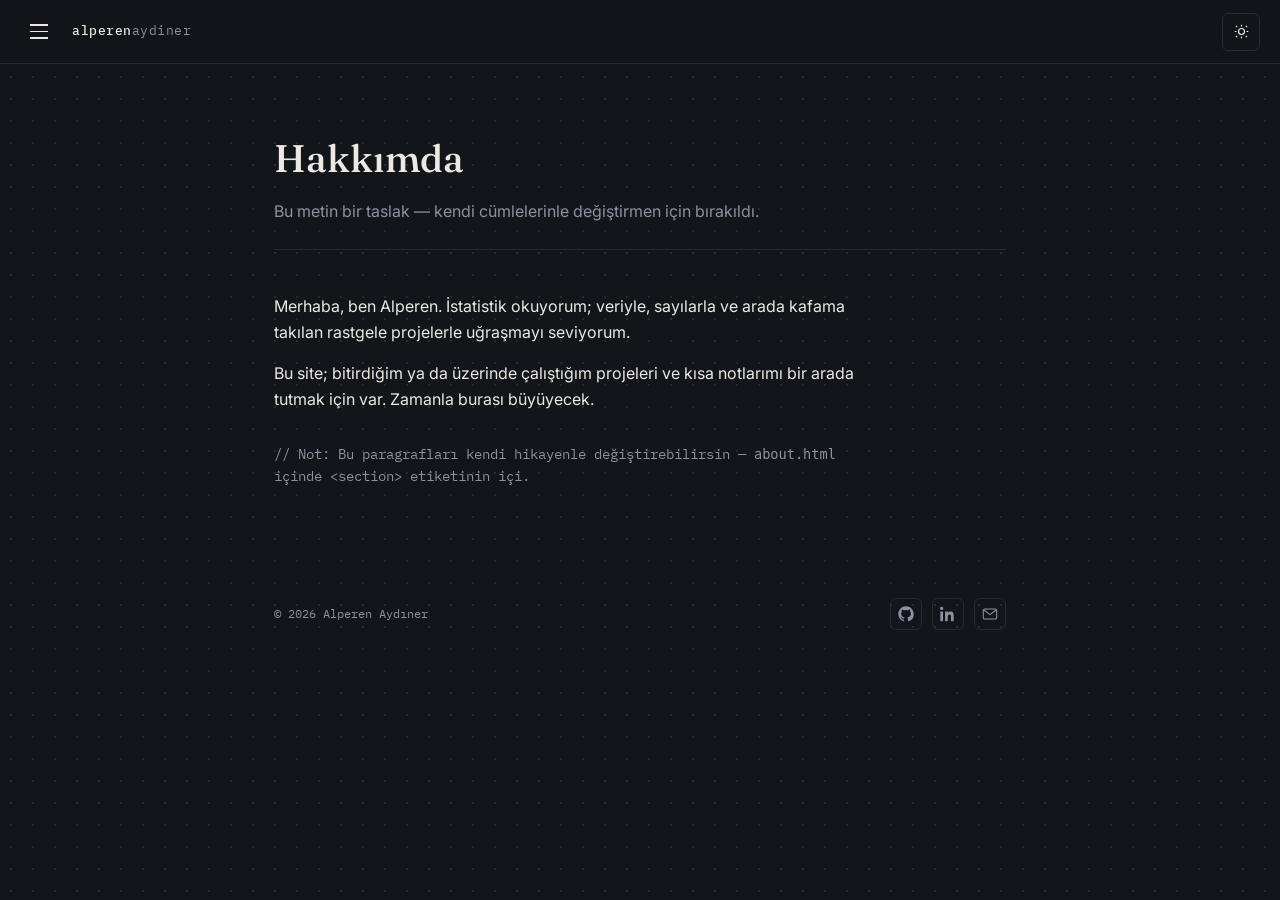
==== about.html @ def0785a "Siteyi ekle: alperenaydiner kisisel sitesi (anasayfa, projeler, blog, hakkimda)" ====
<!DOCTYPE html>
<html lang="tr">
<head>
<meta charset="UTF-8">
<meta name="viewport" content="width=device-width, initial-scale=1.0">
<title>Hakkımda — alperenaydiner</title>
<link rel="stylesheet" href="css/style.css">
</head>
<body>

<header class="site-header">
  <div class="header-left">
    <button class="menu-btn" aria-label="Menüyü aç" aria-expanded="false">
      <span></span><span></span><span></span>
    </button>
    <a class="wordmark" href="index.html"><strong>alperen</strong>aydiner</a>
  </div>
  <button class="theme-btn" aria-label="Temayı değiştir">
    <svg class="icon-sun" viewBox="0 0 24 24" fill="none" stroke="currentColor" stroke-width="1.6"><circle cx="12" cy="12" r="4.2"/><path d="M12 2.5v2.4M12 19.1v2.4M4.2 4.2l1.7 1.7M18.1 18.1l1.7 1.7M2.5 12h2.4M19.1 12h2.4M4.2 19.8l1.7-1.7M18.1 5.9l1.7-1.7"/></svg>
    <svg class="icon-moon" viewBox="0 0 24 24" fill="none" stroke="currentColor" stroke-width="1.6"><path d="M20 14.5A8.5 8.5 0 1 1 9.5 4a7 7 0 0 0 10.5 10.5Z"/></svg>
  </button>
</header>

<div class="nav-overlay"></div>
<nav class="side-nav" aria-label="Site menüsü">
  <div class="side-nav-head">
    <span>İçindekiler</span>
    <button class="nav-close" aria-label="Menüyü kapat">&times;</button>
  </div>
  <ul class="nav-index">
    <li><a href="index.html"><span class="idx">01</span> Anasayfa</a></li>
    <li><a href="projects.html"><span class="idx">02</span> Projeler</a></li>
    <li><a href="blog.html"><span class="idx">03</span> Blog</a></li>
    <li><a href="about.html" aria-current="page"><span class="idx">04</span> Hakkımda</a></li>
  </ul>
  <div class="side-nav-foot">
    <span class="label">İletişim</span>
    <div class="social-row">
      <a href="https://github.com/" aria-label="GitHub" target="_blank" rel="noopener">
        <svg viewBox="0 0 24 24" fill="currentColor"><path d="M12 .5C5.65.5.5 5.66.5 12.02c0 5.09 3.29 9.4 7.86 10.93.58.1.79-.25.79-.56 0-.28-.01-1.02-.02-2-3.2.7-3.88-1.54-3.88-1.54-.52-1.34-1.28-1.7-1.28-1.7-1.04-.72.08-.7.08-.7 1.16.08 1.77 1.19 1.77 1.19 1.03 1.77 2.7 1.26 3.36.96.1-.75.4-1.26.73-1.55-2.56-.29-5.25-1.28-5.25-5.7 0-1.26.45-2.29 1.19-3.1-.12-.29-.52-1.47.11-3.06 0 0 .97-.31 3.18 1.18a11 11 0 0 1 5.79 0c2.2-1.49 3.17-1.18 3.17-1.18.64 1.59.24 2.77.12 3.06.74.81 1.18 1.84 1.18 3.1 0 4.43-2.7 5.4-5.27 5.69.42.36.78 1.07.78 2.16 0 1.56-.01 2.82-.01 3.2 0 .31.2.67.8.56A10.53 10.53 0 0 0 23.5 12c0-6.35-5.15-11.5-11.5-11.5Z"/></svg>
      </a>
      <a href="https://linkedin.com/" aria-label="LinkedIn" target="_blank" rel="noopener">
        <svg viewBox="0 0 24 24" fill="currentColor"><path d="M4.98 3.5C4.98 4.88 3.87 6 2.5 6S0 4.88 0 3.5 1.12 1 2.5 1s2.48 1.12 2.48 2.5ZM.5 8.25h4V23h-4V8.25Zm7.5 0h3.84v2.02h.05c.53-1 1.85-2.06 3.8-2.06 4.06 0 4.81 2.67 4.81 6.15V23h-4v-6.75c0-1.61-.03-3.68-2.24-3.68-2.25 0-2.59 1.76-2.59 3.57V23h-4V8.25Z"/></svg>
      </a>
      <a href="mailto:hello@alperenaydiner.com" aria-label="E-posta">
        <svg viewBox="0 0 24 24" fill="none" stroke="currentColor" stroke-width="1.6"><rect x="2" y="4.5" width="20" height="15" rx="2"/><path d="m3 6 9 7 9-7"/></svg>
      </a>
    </div>
  </div>
</nav>

<main class="page">
  <div class="page-head">
    <h1>Hakkımda</h1>
    <p>Bu metin bir taslak — kendi cümlelerinle değiştirmen için bırakıldı.</p>
  </div>

  <section style="max-width:60ch;">
    <p>Merhaba, ben Alperen. İstatistik okuyorum; veriyle, sayılarla ve arada kafama takılan rastgele projelerle uğraşmayı seviyorum.</p>
    <p>Bu site; bitirdiğim ya da üzerinde çalıştığım projeleri ve kısa notlarımı bir arada tutmak için var. Zamanla burası büyüyecek.</p>
    <p style="color:var(--fg-muted); font-family:var(--font-mono); font-size:.85rem; margin-top:32px;">
      // Not: Bu paragrafları kendi hikayenle değiştirebilirsin — <code>about.html</code> içinde &lt;section&gt; etiketinin içi.
    </p>
  </section>
</main>

<footer class="site-footer">
  <span>© 2026 Alperen Aydıner</span>
  <div class="social-row">
    <a href="https://github.com/" aria-label="GitHub" target="_blank" rel="noopener">
      <svg viewBox="0 0 24 24" fill="currentColor"><path d="M12 .5C5.65.5.5 5.66.5 12.02c0 5.09 3.29 9.4 7.86 10.93.58.1.79-.25.79-.56 0-.28-.01-1.02-.02-2-3.2.7-3.88-1.54-3.88-1.54-.52-1.34-1.28-1.7-1.28-1.7-1.04-.72.08-.7.08-.7 1.16.08 1.77 1.19 1.77 1.19 1.03 1.77 2.7 1.26 3.36.96.1-.75.4-1.26.73-1.55-2.56-.29-5.25-1.28-5.25-5.7 0-1.26.45-2.29 1.19-3.1-.12-.29-.52-1.47.11-3.06 0 0 .97-.31 3.18 1.18a11 11 0 0 1 5.79 0c2.2-1.49 3.17-1.18 3.17-1.18.64 1.59.24 2.77.12 3.06.74.81 1.18 1.84 1.18 3.1 0 4.43-2.7 5.4-5.27 5.69.42.36.78 1.07.78 2.16 0 1.56-.01 2.82-.01 3.2 0 .31.2.67.8.56A10.53 10.53 0 0 0 23.5 12c0-6.35-5.15-11.5-11.5-11.5Z"/></svg>
    </a>
    <a href="https://linkedin.com/" aria-label="LinkedIn" target="_blank" rel="noopener">
      <svg viewBox="0 0 24 24" fill="currentColor"><path d="M4.98 3.5C4.98 4.88 3.87 6 2.5 6S0 4.88 0 3.5 1.12 1 2.5 1s2.48 1.12 2.48 2.5ZM.5 8.25h4V23h-4V8.25Zm7.5 0h3.84v2.02h.05c.53-1 1.85-2.06 3.8-2.06 4.06 0 4.81 2.67 4.81 6.15V23h-4v-6.75c0-1.61-.03-3.68-2.24-3.68-2.25 0-2.59 1.76-2.59 3.57V23h-4V8.25Z"/></svg>
    </a>
    <a href="mailto:hello@alperenaydiner.com" aria-label="E-posta">
      <svg viewBox="0 0 24 24" fill="none" stroke="currentColor" stroke-width="1.6"><rect x="2" y="4.5" width="20" height="15" rx="2"/><path d="m3 6 9 7 9-7"/></svg>
    </a>
  </div>
</footer>

<script src="js/script.js"></script>
</body>
</html>
---- css/style.css ----
/* ==========================================================================
   alperenaydiner — style.css
   Design concept: kişisel "veri günlüğü" (field notebook / data log).
   Her proje ve yazı, günlüğe düşülmüş bir kayıt gibi numaralandırılır.
   ========================================================================== */

@import url('https://fonts.googleapis.com/css2?family=Fraunces:opsz,wght@9..144,400;9..144,500;9..144,600&family=Inter:wght@400;500;600&family=IBM+Plex+Mono:wght@400;500&display=swap');

:root{
  --bg: #12151a;
  --bg-alt: #191d24;
  --bg-raised: #1d222a;
  --fg: #ece9e2;
  --fg-muted: #8b93a1;
  --accent: #e8a33d;
  --accent-dim: #7a5a26;
  --border: #262b34;
  --dot: #262b34;

  --font-display: 'Fraunces', Georgia, serif;
  --font-body: 'Inter', system-ui, sans-serif;
  --font-mono: 'IBM Plex Mono', 'Courier New', monospace;

  --nav-w: 300px;
  --header-h: 64px;

  color-scheme: dark;
}

html[data-theme="light"]{
  --bg: #f6f4ee;
  --bg-alt: #efece3;
  --bg-raised: #ffffff;
  --fg: #1c1f26;
  --fg-muted: #5b6270;
  --accent: #b8791f;
  --accent-dim: #e3c18c;
  --border: #ddd8cb;
  --dot: #ddd8cb;
  color-scheme: light;
}

*{ box-sizing: border-box; }

html{ scroll-behavior: smooth; }

body{
  margin: 0;
  background: var(--bg);
  color: var(--fg);
  font-family: var(--font-body);
  font-size: 16px;
  line-height: 1.6;
  transition: background .25s ease, color .25s ease;
  background-image: radial-gradient(var(--dot) 1px, transparent 1px);
  background-size: 22px 22px;
}

@media (prefers-reduced-motion: reduce){
  html{ scroll-behavior: auto; }
  *{ animation-duration: .01ms !important; transition-duration: .01ms !important; }
}

a{ color: inherit; text-decoration: none; }

/* ---------- layout shell ---------- */

.page{
  max-width: 780px;
  margin: 0 auto;
  padding: calc(var(--header-h) + 64px) 24px 96px;
}

/* ---------- header ---------- */

.site-header{
  position: fixed;
  top: 0; left: 0; right: 0;
  height: var(--header-h);
  display: flex;
  align-items: center;
  justify-content: space-between;
  padding: 0 20px;
  background: color-mix(in srgb, var(--bg) 88%, transparent);
  backdrop-filter: blur(8px);
  border-bottom: 1px solid var(--border);
  z-index: 40;
}

.header-left{ display: flex; align-items: center; gap: 14px; }

.menu-btn{
  width: 38px; height: 38px;
  display: flex; flex-direction: column;
  align-items: center; justify-content: center;
  gap: 5px;
  background: none; border: none; cursor: pointer;
  border-radius: 6px;
}
.menu-btn:hover{ background: var(--bg-alt); }
.menu-btn:focus-visible{ outline: 2px solid var(--accent); outline-offset: 2px; }
.menu-btn span{
  display: block; width: 18px; height: 1.5px; background: var(--fg);
  transition: transform .2s ease, opacity .2s ease;
}

.wordmark{
  font-family: var(--font-mono);
  font-size: 13px;
  letter-spacing: .04em;
  color: var(--fg-muted);
  cursor: pointer;
}
.wordmark strong{ color: var(--fg); font-weight: 500; }

.theme-btn{
  width: 38px; height: 38px;
  display: flex; align-items: center; justify-content: center;
  background: none; border: 1px solid var(--border); border-radius: 6px;
  cursor: pointer; color: var(--fg);
}
.theme-btn:hover{ border-color: var(--accent); }
.theme-btn:focus-visible{ outline: 2px solid var(--accent); outline-offset: 2px; }
.theme-btn svg{ width: 17px; height: 17px; }
.theme-btn .icon-moon{ display: none; }
html[data-theme="light"] .theme-btn .icon-sun{ display: none; }
html[data-theme="light"] .theme-btn .icon-moon{ display: block; }

/* ---------- left slide-out nav ---------- */

.nav-overlay{
  position: fixed; inset: 0;
  background: rgba(0,0,0,.45);
  opacity: 0; pointer-events: none;
  transition: opacity .25s ease;
  z-index: 50;
}
.nav-overlay.open{ opacity: 1; pointer-events: auto; }

.side-nav{
  position: fixed; top: 0; left: 0; bottom: 0;
  width: min(var(--nav-w), 84vw);
  background: var(--bg-alt);
  border-right: 1px solid var(--border);
  transform: translateX(-100%);
  transition: transform .28s cubic-bezier(.4,0,.2,1);
  z-index: 60;
  display: flex; flex-direction: column;
  padding: 22px 0;
}
.side-nav.open{ transform: translateX(0); }

.side-nav-head{
  display: flex; align-items: center; justify-content: space-between;
  padding: 0 22px 18px;
  margin-bottom: 10px;
  border-bottom: 1px solid var(--border);
}
.side-nav-head span{
  font-family: var(--font-mono); font-size: 11px; letter-spacing: .1em;
  color: var(--fg-muted); text-transform: uppercase;
}
.nav-close{
  background: none; border: none; color: var(--fg-muted);
  cursor: pointer; font-size: 20px; line-height: 1; padding: 4px;
}
.nav-close:hover{ color: var(--fg); }

.nav-index{ list-style: none; margin: 0; padding: 6px 0; flex: 1; }
.nav-index li{ border-bottom: 1px dashed var(--border); }
.nav-index a{
  display: flex; align-items: baseline; gap: 12px;
  padding: 14px 22px;
  font-family: var(--font-display);
  font-size: 19px;
  transition: padding-left .18s ease, color .18s ease;
}
.nav-index a .idx{
  font-family: var(--font-mono); font-size: 12px; color: var(--accent);
}
.nav-index a:hover{ padding-left: 28px; color: var(--accent); }
.nav-index a[aria-current="page"]{ color: var(--accent); }
.nav-index a[aria-current="page"] .idx{ color: var(--accent); }

.side-nav-foot{
  padding: 18px 22px 4px;
  border-top: 1px solid var(--border);
}
.side-nav-foot .label{
  font-family: var(--font-mono); font-size: 11px; letter-spacing: .08em;
  color: var(--fg-muted); text-transform: uppercase; display: block; margin-bottom: 12px;
}
.social-row{ display: flex; gap: 10px; }
.social-row a{
  width: 36px; height: 36px; border: 1px solid var(--border); border-radius: 6px;
  display: flex; align-items: center; justify-content: center;
  color: var(--fg-muted);
  transition: color .18s ease, border-color .18s ease;
}
.social-row a:hover{ color: var(--accent); border-color: var(--accent); }
.social-row svg{ width: 16px; height: 16px; }

/* ---------- hero (home) ---------- */

.hero{ padding-top: 8px; }
.hero .eyebrow{
  font-family: var(--font-mono); font-size: 12px; letter-spacing: .1em;
  color: var(--accent); text-transform: uppercase; display: block; margin-bottom: 18px;
}
.hero h1{
  font-family: var(--font-display);
  font-weight: 500;
  font-size: clamp(2.1rem, 5vw, 3.2rem);
  line-height: 1.12;
  margin: 0 0 20px;
}
.hero h1 em{ font-style: italic; color: var(--accent); }
.hero p.lede{
  color: var(--fg-muted);
  font-size: 1.05rem;
  max-width: 52ch;
  margin: 0 0 34px;
}
.meta-line{
  font-family: var(--font-mono); font-size: 13px; color: var(--fg-muted);
  border-top: 1px dashed var(--border);
  padding-top: 16px; margin-bottom: 48px;
}

/* section links from home */
.section-grid{ display: grid; gap: 14px; grid-template-columns: 1fr 1fr; }
@media (max-width: 560px){ .section-grid{ grid-template-columns: 1fr; } }
.section-card{
  border: 1px solid var(--border);
  border-radius: 10px;
  padding: 22px;
  background: var(--bg-raised);
  transition: border-color .18s ease, transform .18s ease;
  display: block;
}
.section-card:hover{ border-color: var(--accent); transform: translateY(-2px); }
.section-card .idx{ font-family: var(--font-mono); font-size: 12px; color: var(--accent); }
.section-card h3{
  font-family: var(--font-display); font-weight: 500; font-size: 1.3rem; margin: 8px 0 8px;
}
.section-card p{ color: var(--fg-muted); font-size: .92rem; margin: 0; }

/* ---------- projects grid ---------- */

.page-wide{ max-width: 1080px; }

.projects-grid{
  display: grid;
  grid-template-columns: repeat(3, 1fr);
  gap: 18px;
}
@media (max-width: 760px){ .projects-grid{ grid-template-columns: repeat(2, 1fr); } }
@media (max-width: 480px){ .projects-grid{ grid-template-columns: 1fr; } }

.project-card{
  display: block;
  border: 1px solid var(--border);
  border-radius: 10px;
  overflow: hidden;
  background: var(--bg-raised);
  transition: border-color .18s ease, transform .18s ease;
}
.project-card:hover{ border-color: var(--accent); transform: translateY(-2px); }
.project-thumb{
  aspect-ratio: 16 / 10;
  display: flex; align-items: center; justify-content: center;
  background: var(--bg-alt);
  border-bottom: 1px solid var(--border);
  font-family: var(--font-mono);
  font-size: 13px;
  color: var(--fg-muted);
}
.project-card h3{
  font-family: var(--font-display); font-weight: 500; font-size: 1.05rem;
  margin: 14px 16px 4px;
}
.project-card p{ color: var(--fg-muted); font-size: .85rem; margin: 0 16px 16px; }

/* ---------- generic page header ---------- */

.page-head{ margin-bottom: 44px; border-bottom: 1px solid var(--border); padding-bottom: 24px; }
.page-head .idx{ font-family: var(--font-mono); font-size: 12px; color: var(--accent); display:block; margin-bottom: 10px; }
.page-head h1{ font-family: var(--font-display); font-weight: 500; font-size: clamp(1.8rem, 4vw, 2.4rem); margin: 0 0 10px; }
.page-head p{ color: var(--fg-muted); margin: 0; max-width: 56ch; }

/* ---------- empty log state ---------- */

.log-empty{
  border: 1px dashed var(--border);
  border-radius: 10px;
  padding: 48px 28px;
  text-align: left;
  background: var(--bg-alt);
}
.log-empty .idx{ font-family: var(--font-mono); font-size: 12px; color: var(--accent); }
.log-empty h2{ font-family: var(--font-display); font-weight: 500; font-size: 1.4rem; margin: 14px 0 10px; }
.log-empty p{ color: var(--fg-muted); max-width: 48ch; margin: 0; }

/* ---------- blog: idea share + posts ---------- */

.post-list{ list-style: none; margin: 0; padding: 0; display: flex; flex-direction: column; gap: 20px; }

.idea-share{
  border: 1px solid var(--border);
  border-radius: 10px;
  background: var(--bg-raised);
  padding: 28px;
  margin: 40px 0 56px;
}
.idea-share-head .idx{ font-family: var(--font-mono); font-size: 12px; color: var(--accent); display: block; margin-bottom: 8px; }
.idea-share-head h2{ font-family: var(--font-display); font-weight: 500; font-size: 1.4rem; margin: 0 0 8px; }
.idea-share-head p{ color: var(--fg-muted); margin: 0 0 22px; max-width: 56ch; }

.idea-form{ display: flex; flex-direction: column; gap: 16px; }
.field{ display: flex; flex-direction: column; gap: 6px; }
.field > span{ font-family: var(--font-mono); font-size: 12px; letter-spacing: .04em; color: var(--fg-muted); }
.field > span em{ font-style: normal; color: var(--fg-muted); opacity: .75; }
.field input[type="text"],
.field textarea{
  font-family: var(--font-body);
  font-size: .95rem;
  color: var(--fg);
  background: var(--bg);
  border: 1px solid var(--border);
  border-radius: 8px;
  padding: 11px 13px;
  resize: vertical;
}
.field input[type="text"]:focus,
.field textarea:focus{ outline: 2px solid var(--accent); outline-offset: 1px; border-color: var(--accent); }
.field-file input[type="file"]{
  font-family: var(--font-mono);
  font-size: .82rem;
  color: var(--fg-muted);
}

.idea-photo-preview{
  position: relative;
  display: inline-block;
  width: fit-content;
}
.idea-photo-preview img{
  display: block;
  max-width: 220px;
  max-height: 160px;
  border-radius: 8px;
  border: 1px solid var(--border);
  object-fit: cover;
}
.idea-photo-remove{
  position: absolute; top: -8px; right: -8px;
  width: 24px; height: 24px;
  border-radius: 50%;
  border: 1px solid var(--border);
  background: var(--bg-raised);
  color: var(--fg);
  cursor: pointer;
  line-height: 1;
  font-size: 15px;
}
.idea-photo-remove:hover{ border-color: var(--accent); color: var(--accent); }

.idea-form-foot{ display: flex; align-items: center; justify-content: space-between; gap: 16px; flex-wrap: wrap; }
.idea-form-msg{ font-family: var(--font-mono); font-size: .82rem; color: var(--fg-muted); }
.idea-form-msg.is-error{ color: #d3564a; }
.idea-submit{
  font-family: var(--font-mono);
  font-size: .85rem;
  color: var(--bg);
  background: var(--accent);
  border: none;
  border-radius: 8px;
  padding: 11px 22px;
  cursor: pointer;
  transition: opacity .18s ease;
}
.idea-submit:hover{ opacity: .88; }
.idea-submit:disabled{ opacity: .55; cursor: default; }

.posts-head{ margin-bottom: 24px; }
.posts-head h2{ font-family: var(--font-display); font-weight: 500; font-size: 1.3rem; margin: 0; }

.post-card{
  border: 1px solid var(--border);
  border-radius: 10px;
  background: var(--bg-raised);
  padding: 22px;
}
.post-card-head{ display: flex; align-items: baseline; justify-content: space-between; gap: 10px; margin-bottom: 10px; }
.post-card-head .idx{ font-family: var(--font-mono); font-size: 11px; color: var(--accent); text-transform: uppercase; letter-spacing: .06em; }
.post-date{ font-family: var(--font-mono); font-size: 12px; color: var(--fg-muted); }
.post-card h2{ font-family: var(--font-display); font-weight: 500; font-size: 1.2rem; margin: 0 0 12px; }
.post-photo{ display: block; width: 100%; max-height: 360px; object-fit: cover; border-radius: 8px; border: 1px solid var(--border); margin-bottom: 14px; }
.post-body{ color: var(--fg); font-size: .95rem; margin: 0 0 16px; white-space: pre-wrap; }

.post-actions{ display: flex; gap: 10px; border-top: 1px dashed var(--border); padding-top: 14px; }
.like-btn, .comment-toggle{
  display: flex; align-items: center; gap: 7px;
  font-family: var(--font-mono); font-size: .85rem; color: var(--fg-muted);
  background: none; border: 1px solid var(--border); border-radius: 20px;
  padding: 7px 14px; cursor: pointer;
  transition: color .18s ease, border-color .18s ease;
}
.like-btn:hover, .comment-toggle:hover{ border-color: var(--accent); color: var(--accent); }
.like-btn.liked{ color: var(--accent); border-color: var(--accent); }
.like-btn .like-icon{ font-size: .95rem; }

.post-comments{ margin-top: 16px; border-top: 1px dashed var(--border); padding-top: 16px; }
.comment-list{ list-style: none; margin: 0 0 14px; padding: 0; display: flex; flex-direction: column; gap: 10px; }
.comment-item{ background: var(--bg-alt); border-radius: 8px; padding: 10px 12px; }
.comment-item p{ margin: 0 0 4px; font-size: .88rem; color: var(--fg); }
.comment-item .comment-date{ font-family: var(--font-mono); font-size: 11px; color: var(--fg-muted); }
.comment-form{ display: flex; gap: 8px; }
.comment-form input{
  flex: 1;
  font-family: var(--font-body); font-size: .88rem; color: var(--fg);
  background: var(--bg); border: 1px solid var(--border); border-radius: 8px;
  padding: 9px 12px;
}
.comment-form input:focus{ outline: 2px solid var(--accent); outline-offset: 1px; border-color: var(--accent); }
.comment-form button{
  font-family: var(--font-mono); font-size: .82rem; color: var(--fg);
  background: none; border: 1px solid var(--border); border-radius: 8px;
  padding: 9px 16px; cursor: pointer;
}
.comment-form button:hover{ border-color: var(--accent); color: var(--accent); }

/* ---------- footer ---------- */

.site-footer{
  max-width: 780px; margin: 0 auto; padding: 0 24px 40px;
  display: flex; align-items: center; justify-content: space-between;
  font-family: var(--font-mono); font-size: 12px; color: var(--fg-muted);
}
.site-footer .social-row a{ width: 32px; height: 32px; }
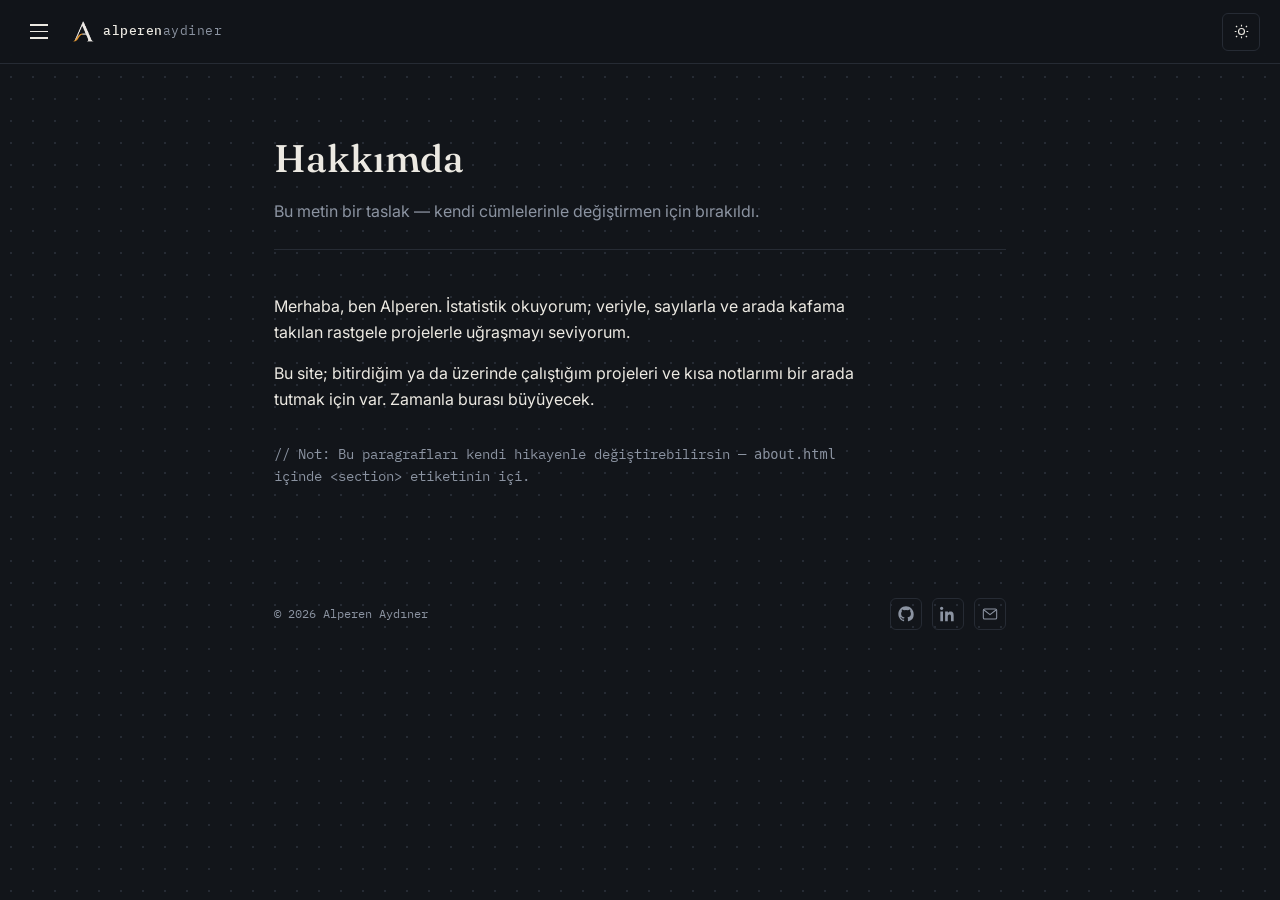
==== commit 1e04e51d: "Logo ve favicon ekle, hero basligini guncelle, numaralari/Icindekiler kaldir, sosyal linkleri gercek" ====
--- a/about.html
+++ b/about.html
@@ -4,6 +4,8 @@
 <meta charset="UTF-8">
 <meta name="viewport" content="width=device-width, initial-scale=1.0">
 <title>Hakkımda — alperenaydiner</title>
+<link rel="icon" type="image/png" href="img/favicon.png">
+<link rel="apple-touch-icon" href="img/favicon.png">
 <link rel="stylesheet" href="css/style.css">
 </head>
 <body>
@@ -13,7 +15,11 @@
     <button class="menu-btn" aria-label="Menüyü aç" aria-expanded="false">
       <span></span><span></span><span></span>
     </button>
-    <a class="wordmark" href="index.html"><strong>alperen</strong>aydiner</a>
+    <a class="wordmark" href="index.html">
+      <img class="logo logo-dark" src="img/logo-dark.png" alt="" width="28" height="26">
+      <img class="logo logo-light" src="img/logo-light.png" alt="" width="28" height="26">
+      <span><strong>alperen</strong>aydiner</span>
+    </a>
   </div>
   <button class="theme-btn" aria-label="Temayı değiştir">
     <svg class="icon-sun" viewBox="0 0 24 24" fill="none" stroke="currentColor" stroke-width="1.6"><circle cx="12" cy="12" r="4.2"/><path d="M12 2.5v2.4M12 19.1v2.4M4.2 4.2l1.7 1.7M18.1 18.1l1.7 1.7M2.5 12h2.4M19.1 12h2.4M4.2 19.8l1.7-1.7M18.1 5.9l1.7-1.7"/></svg>
@@ -24,25 +30,24 @@
 <div class="nav-overlay"></div>
 <nav class="side-nav" aria-label="Site menüsü">
   <div class="side-nav-head">
-    <span>İçindekiler</span>
     <button class="nav-close" aria-label="Menüyü kapat">&times;</button>
   </div>
   <ul class="nav-index">
-    <li><a href="index.html"><span class="idx">01</span> Anasayfa</a></li>
-    <li><a href="projects.html"><span class="idx">02</span> Projeler</a></li>
-    <li><a href="blog.html"><span class="idx">03</span> Blog</a></li>
-    <li><a href="about.html" aria-current="page"><span class="idx">04</span> Hakkımda</a></li>
+    <li><a href="index.html">Anasayfa</a></li>
+    <li><a href="projects.html">Projeler</a></li>
+    <li><a href="blog.html">Blog</a></li>
+    <li><a href="about.html" aria-current="page">Hakkımda</a></li>
   </ul>
   <div class="side-nav-foot">
     <span class="label">İletişim</span>
     <div class="social-row">
-      <a href="https://github.com/" aria-label="GitHub" target="_blank" rel="noopener">
+      <a href="https://github.com/AlperenAydiner" aria-label="GitHub" target="_blank" rel="noopener">
         <svg viewBox="0 0 24 24" fill="currentColor"><path d="M12 .5C5.65.5.5 5.66.5 12.02c0 5.09 3.29 9.4 7.86 10.93.58.1.79-.25.79-.56 0-.28-.01-1.02-.02-2-3.2.7-3.88-1.54-3.88-1.54-.52-1.34-1.28-1.7-1.28-1.7-1.04-.72.08-.7.08-.7 1.16.08 1.77 1.19 1.77 1.19 1.03 1.77 2.7 1.26 3.36.96.1-.75.4-1.26.73-1.55-2.56-.29-5.25-1.28-5.25-5.7 0-1.26.45-2.29 1.19-3.1-.12-.29-.52-1.47.11-3.06 0 0 .97-.31 3.18 1.18a11 11 0 0 1 5.79 0c2.2-1.49 3.17-1.18 3.17-1.18.64 1.59.24 2.77.12 3.06.74.81 1.18 1.84 1.18 3.1 0 4.43-2.7 5.4-5.27 5.69.42.36.78 1.07.78 2.16 0 1.56-.01 2.82-.01 3.2 0 .31.2.67.8.56A10.53 10.53 0 0 0 23.5 12c0-6.35-5.15-11.5-11.5-11.5Z"/></svg>
       </a>
-      <a href="https://linkedin.com/" aria-label="LinkedIn" target="_blank" rel="noopener">
+      <a href="https://www.linkedin.com/in/alperenaydiner/" aria-label="LinkedIn" target="_blank" rel="noopener">
         <svg viewBox="0 0 24 24" fill="currentColor"><path d="M4.98 3.5C4.98 4.88 3.87 6 2.5 6S0 4.88 0 3.5 1.12 1 2.5 1s2.48 1.12 2.48 2.5ZM.5 8.25h4V23h-4V8.25Zm7.5 0h3.84v2.02h.05c.53-1 1.85-2.06 3.8-2.06 4.06 0 4.81 2.67 4.81 6.15V23h-4v-6.75c0-1.61-.03-3.68-2.24-3.68-2.25 0-2.59 1.76-2.59 3.57V23h-4V8.25Z"/></svg>
       </a>
-      <a href="mailto:hello@alperenaydiner.com" aria-label="E-posta">
+      <a href="mailto:aydineralperen0@gmail.com" aria-label="E-posta">
         <svg viewBox="0 0 24 24" fill="none" stroke="currentColor" stroke-width="1.6"><rect x="2" y="4.5" width="20" height="15" rx="2"/><path d="m3 6 9 7 9-7"/></svg>
       </a>
     </div>
@@ -67,13 +72,13 @@
 <footer class="site-footer">
   <span>© 2026 Alperen Aydıner</span>
   <div class="social-row">
-    <a href="https://github.com/" aria-label="GitHub" target="_blank" rel="noopener">
+    <a href="https://github.com/AlperenAydiner" aria-label="GitHub" target="_blank" rel="noopener">
       <svg viewBox="0 0 24 24" fill="currentColor"><path d="M12 .5C5.65.5.5 5.66.5 12.02c0 5.09 3.29 9.4 7.86 10.93.58.1.79-.25.79-.56 0-.28-.01-1.02-.02-2-3.2.7-3.88-1.54-3.88-1.54-.52-1.34-1.28-1.7-1.28-1.7-1.04-.72.08-.7.08-.7 1.16.08 1.77 1.19 1.77 1.19 1.03 1.77 2.7 1.26 3.36.96.1-.75.4-1.26.73-1.55-2.56-.29-5.25-1.28-5.25-5.7 0-1.26.45-2.29 1.19-3.1-.12-.29-.52-1.47.11-3.06 0 0 .97-.31 3.18 1.18a11 11 0 0 1 5.79 0c2.2-1.49 3.17-1.18 3.17-1.18.64 1.59.24 2.77.12 3.06.74.81 1.18 1.84 1.18 3.1 0 4.43-2.7 5.4-5.27 5.69.42.36.78 1.07.78 2.16 0 1.56-.01 2.82-.01 3.2 0 .31.2.67.8.56A10.53 10.53 0 0 0 23.5 12c0-6.35-5.15-11.5-11.5-11.5Z"/></svg>
     </a>
-    <a href="https://linkedin.com/" aria-label="LinkedIn" target="_blank" rel="noopener">
+    <a href="https://www.linkedin.com/in/alperenaydiner/" aria-label="LinkedIn" target="_blank" rel="noopener">
       <svg viewBox="0 0 24 24" fill="currentColor"><path d="M4.98 3.5C4.98 4.88 3.87 6 2.5 6S0 4.88 0 3.5 1.12 1 2.5 1s2.48 1.12 2.48 2.5ZM.5 8.25h4V23h-4V8.25Zm7.5 0h3.84v2.02h.05c.53-1 1.85-2.06 3.8-2.06 4.06 0 4.81 2.67 4.81 6.15V23h-4v-6.75c0-1.61-.03-3.68-2.24-3.68-2.25 0-2.59 1.76-2.59 3.57V23h-4V8.25Z"/></svg>
     </a>
-    <a href="mailto:hello@alperenaydiner.com" aria-label="E-posta">
+    <a href="mailto:aydineralperen0@gmail.com" aria-label="E-posta">
       <svg viewBox="0 0 24 24" fill="none" stroke="currentColor" stroke-width="1.6"><rect x="2" y="4.5" width="20" height="15" rx="2"/><path d="m3 6 9 7 9-7"/></svg>
     </a>
   </div>
--- a/css/style.css
+++ b/css/style.css
@@ -105,6 +105,9 @@
 }
 
 .wordmark{
+  display: flex;
+  align-items: center;
+  gap: 9px;
   font-family: var(--font-mono);
   font-size: 13px;
   letter-spacing: .04em;
@@ -112,6 +115,10 @@
   cursor: pointer;
 }
 .wordmark strong{ color: var(--fg); font-weight: 500; }
+.wordmark .logo{ display: block; width: 22px; height: auto; }
+.wordmark .logo-light{ display: none; }
+html[data-theme="light"] .wordmark .logo-dark{ display: none; }
+html[data-theme="light"] .wordmark .logo-light{ display: block; }
 
 .theme-btn{
   width: 38px; height: 38px;
@@ -151,15 +158,11 @@
 .side-nav.open{ transform: translateX(0); }
 
 .side-nav-head{
-  display: flex; align-items: center; justify-content: space-between;
+  display: flex; align-items: center; justify-content: flex-end;
   padding: 0 22px 18px;
   margin-bottom: 10px;
   border-bottom: 1px solid var(--border);
 }
-.side-nav-head span{
-  font-family: var(--font-mono); font-size: 11px; letter-spacing: .1em;
-  color: var(--fg-muted); text-transform: uppercase;
-}
 .nav-close{
   background: none; border: none; color: var(--fg-muted);
   cursor: pointer; font-size: 20px; line-height: 1; padding: 4px;
@@ -169,18 +172,14 @@
 .nav-index{ list-style: none; margin: 0; padding: 6px 0; flex: 1; }
 .nav-index li{ border-bottom: 1px dashed var(--border); }
 .nav-index a{
-  display: flex; align-items: baseline; gap: 12px;
+  display: flex; align-items: baseline;
   padding: 14px 22px;
   font-family: var(--font-display);
   font-size: 19px;
   transition: padding-left .18s ease, color .18s ease;
 }
-.nav-index a .idx{
-  font-family: var(--font-mono); font-size: 12px; color: var(--accent);
-}
 .nav-index a:hover{ padding-left: 28px; color: var(--accent); }
 .nav-index a[aria-current="page"]{ color: var(--accent); }
-.nav-index a[aria-current="page"] .idx{ color: var(--accent); }
 
 .side-nav-foot{
   padding: 18px 22px 4px;
@@ -239,7 +238,6 @@
   display: block;
 }
 .section-card:hover{ border-color: var(--accent); transform: translateY(-2px); }
-.section-card .idx{ font-family: var(--font-mono); font-size: 12px; color: var(--accent); }
 .section-card h3{
   font-family: var(--font-display); font-weight: 500; font-size: 1.3rem; margin: 8px 0 8px;
 }
@@ -301,134 +299,28 @@
 .log-empty h2{ font-family: var(--font-display); font-weight: 500; font-size: 1.4rem; margin: 14px 0 10px; }
 .log-empty p{ color: var(--fg-muted); max-width: 48ch; margin: 0; }
 
-/* ---------- blog: idea share + posts ---------- */
-
-.post-list{ list-style: none; margin: 0; padding: 0; display: flex; flex-direction: column; gap: 20px; }
-
-.idea-share{
+/* ---------- blog posts ---------- */
+
+.post-list{ list-style: none; margin: 0; padding: 0; display: flex; flex-direction: column; gap: 32px; }
+
+.post{
   border: 1px solid var(--border);
   border-radius: 10px;
   background: var(--bg-raised);
-  padding: 28px;
-  margin: 40px 0 56px;
-}
-.idea-share-head .idx{ font-family: var(--font-mono); font-size: 12px; color: var(--accent); display: block; margin-bottom: 8px; }
-.idea-share-head h2{ font-family: var(--font-display); font-weight: 500; font-size: 1.4rem; margin: 0 0 8px; }
-.idea-share-head p{ color: var(--fg-muted); margin: 0 0 22px; max-width: 56ch; }
-
-.idea-form{ display: flex; flex-direction: column; gap: 16px; }
-.field{ display: flex; flex-direction: column; gap: 6px; }
-.field > span{ font-family: var(--font-mono); font-size: 12px; letter-spacing: .04em; color: var(--fg-muted); }
-.field > span em{ font-style: normal; color: var(--fg-muted); opacity: .75; }
-.field input[type="text"],
-.field textarea{
-  font-family: var(--font-body);
-  font-size: .95rem;
-  color: var(--fg);
-  background: var(--bg);
-  border: 1px solid var(--border);
-  border-radius: 8px;
-  padding: 11px 13px;
-  resize: vertical;
-}
-.field input[type="text"]:focus,
-.field textarea:focus{ outline: 2px solid var(--accent); outline-offset: 1px; border-color: var(--accent); }
-.field-file input[type="file"]{
-  font-family: var(--font-mono);
-  font-size: .82rem;
-  color: var(--fg-muted);
-}
-
-.idea-photo-preview{
-  position: relative;
-  display: inline-block;
-  width: fit-content;
-}
-.idea-photo-preview img{
-  display: block;
-  max-width: 220px;
-  max-height: 160px;
-  border-radius: 8px;
-  border: 1px solid var(--border);
-  object-fit: cover;
-}
-.idea-photo-remove{
-  position: absolute; top: -8px; right: -8px;
-  width: 24px; height: 24px;
-  border-radius: 50%;
-  border: 1px solid var(--border);
-  background: var(--bg-raised);
-  color: var(--fg);
-  cursor: pointer;
-  line-height: 1;
-  font-size: 15px;
-}
-.idea-photo-remove:hover{ border-color: var(--accent); color: var(--accent); }
-
-.idea-form-foot{ display: flex; align-items: center; justify-content: space-between; gap: 16px; flex-wrap: wrap; }
-.idea-form-msg{ font-family: var(--font-mono); font-size: .82rem; color: var(--fg-muted); }
-.idea-form-msg.is-error{ color: #d3564a; }
-.idea-submit{
-  font-family: var(--font-mono);
-  font-size: .85rem;
-  color: var(--bg);
-  background: var(--accent);
-  border: none;
-  border-radius: 8px;
-  padding: 11px 22px;
-  cursor: pointer;
-  transition: opacity .18s ease;
-}
-.idea-submit:hover{ opacity: .88; }
-.idea-submit:disabled{ opacity: .55; cursor: default; }
-
-.posts-head{ margin-bottom: 24px; }
-.posts-head h2{ font-family: var(--font-display); font-weight: 500; font-size: 1.3rem; margin: 0; }
-
-.post-card{
-  border: 1px solid var(--border);
-  border-radius: 10px;
-  background: var(--bg-raised);
-  padding: 22px;
-}
-.post-card-head{ display: flex; align-items: baseline; justify-content: space-between; gap: 10px; margin-bottom: 10px; }
-.post-card-head .idx{ font-family: var(--font-mono); font-size: 11px; color: var(--accent); text-transform: uppercase; letter-spacing: .06em; }
+  padding: 32px;
+}
+.post-meta{ display: flex; align-items: baseline; gap: 12px; margin-bottom: 10px; }
+.post-meta .idx{ font-family: var(--font-mono); font-size: 12px; color: var(--accent); text-transform: uppercase; letter-spacing: .06em; }
 .post-date{ font-family: var(--font-mono); font-size: 12px; color: var(--fg-muted); }
-.post-card h2{ font-family: var(--font-display); font-weight: 500; font-size: 1.2rem; margin: 0 0 12px; }
-.post-photo{ display: block; width: 100%; max-height: 360px; object-fit: cover; border-radius: 8px; border: 1px solid var(--border); margin-bottom: 14px; }
-.post-body{ color: var(--fg); font-size: .95rem; margin: 0 0 16px; white-space: pre-wrap; }
-
-.post-actions{ display: flex; gap: 10px; border-top: 1px dashed var(--border); padding-top: 14px; }
-.like-btn, .comment-toggle{
-  display: flex; align-items: center; gap: 7px;
-  font-family: var(--font-mono); font-size: .85rem; color: var(--fg-muted);
-  background: none; border: 1px solid var(--border); border-radius: 20px;
-  padding: 7px 14px; cursor: pointer;
-  transition: color .18s ease, border-color .18s ease;
-}
-.like-btn:hover, .comment-toggle:hover{ border-color: var(--accent); color: var(--accent); }
-.like-btn.liked{ color: var(--accent); border-color: var(--accent); }
-.like-btn .like-icon{ font-size: .95rem; }
-
-.post-comments{ margin-top: 16px; border-top: 1px dashed var(--border); padding-top: 16px; }
-.comment-list{ list-style: none; margin: 0 0 14px; padding: 0; display: flex; flex-direction: column; gap: 10px; }
-.comment-item{ background: var(--bg-alt); border-radius: 8px; padding: 10px 12px; }
-.comment-item p{ margin: 0 0 4px; font-size: .88rem; color: var(--fg); }
-.comment-item .comment-date{ font-family: var(--font-mono); font-size: 11px; color: var(--fg-muted); }
-.comment-form{ display: flex; gap: 8px; }
-.comment-form input{
-  flex: 1;
-  font-family: var(--font-body); font-size: .88rem; color: var(--fg);
-  background: var(--bg); border: 1px solid var(--border); border-radius: 8px;
-  padding: 9px 12px;
-}
-.comment-form input:focus{ outline: 2px solid var(--accent); outline-offset: 1px; border-color: var(--accent); }
-.comment-form button{
-  font-family: var(--font-mono); font-size: .82rem; color: var(--fg);
-  background: none; border: 1px solid var(--border); border-radius: 8px;
-  padding: 9px 16px; cursor: pointer;
-}
-.comment-form button:hover{ border-color: var(--accent); color: var(--accent); }
+.post > h2{ font-family: var(--font-display); font-weight: 500; font-size: 1.6rem; margin: 0 0 22px; }
+
+.post-body{ max-width: 68ch; }
+.post-body p{ color: var(--fg); font-size: .97rem; margin: 0 0 16px; }
+.post-body h3{ font-family: var(--font-display); font-weight: 500; font-size: 1.15rem; color: var(--fg); margin: 28px 0 12px; }
+.post-body ul, .post-body ol{ margin: 0 0 16px; padding-left: 22px; color: var(--fg); font-size: .95rem; }
+.post-body li{ margin-bottom: 8px; }
+.post-body li::marker{ color: var(--accent); }
+.post-body li:last-child{ margin-bottom: 0; }
 
 /* ---------- footer ---------- */
 
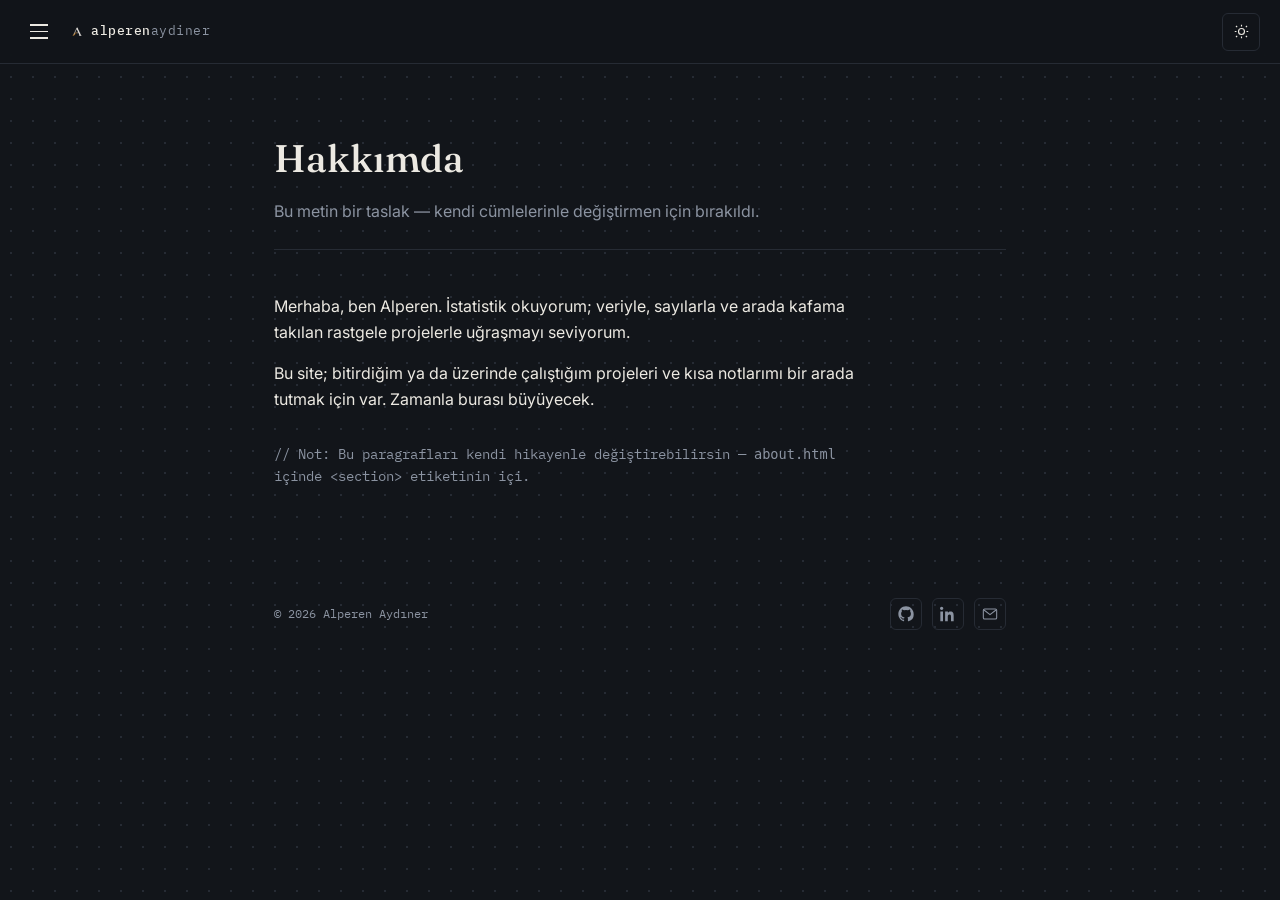
==== commit 990b236c: "Haberler sayfasi ekle (JSON veri dosyasindan beslenen) Veri bilimi ve yapay zeka haberleri icin yeni" ====
--- a/about.html
+++ b/about.html
@@ -4,7 +4,8 @@
 <meta charset="UTF-8">
 <meta name="viewport" content="width=device-width, initial-scale=1.0">
 <title>Hakkımda — alperenaydiner</title>
-<link rel="icon" type="image/png" href="img/favicon.png">
+<link rel="icon" type="image/png" href="img/logo-light.png" media="(prefers-color-scheme: light)">
+<link rel="icon" type="image/png" href="img/logo-dark.png" media="(prefers-color-scheme: dark)">
 <link rel="apple-touch-icon" href="img/favicon.png">
 <link rel="stylesheet" href="css/style.css">
 </head>
@@ -35,6 +36,7 @@
   <ul class="nav-index">
     <li><a href="index.html">Anasayfa</a></li>
     <li><a href="projects.html">Projeler</a></li>
+    <li><a href="haberler.html">Haberler</a></li>
     <li><a href="blog.html">Blog</a></li>
     <li><a href="about.html" aria-current="page">Hakkımda</a></li>
   </ul>
--- a/css/style.css
+++ b/css/style.css
@@ -115,7 +115,7 @@
   cursor: pointer;
 }
 .wordmark strong{ color: var(--fg); font-weight: 500; }
-.wordmark .logo{ display: block; width: 22px; height: auto; }
+.wordmark .logo{ display: block; width: 10px; height: auto; }
 .wordmark .logo-light{ display: none; }
 html[data-theme="light"] .wordmark .logo-dark{ display: none; }
 html[data-theme="light"] .wordmark .logo-light{ display: block; }
@@ -272,12 +272,87 @@
   font-family: var(--font-mono);
   font-size: 13px;
   color: var(--fg-muted);
-}
+  overflow: hidden;
+}
+.project-thumb img{ width: 100%; height: 100%; object-fit: cover; display: block; }
 .project-card h3{
   font-family: var(--font-display); font-weight: 500; font-size: 1.05rem;
   margin: 14px 16px 4px;
 }
 .project-card p{ color: var(--fg-muted); font-size: .85rem; margin: 0 16px 16px; }
+
+/* ---------- project detail page ---------- */
+
+.back-to-projects{
+  display: inline-block;
+  font-family: var(--font-mono);
+  font-size: 13px;
+  color: var(--fg-muted);
+  margin-bottom: 32px;
+  transition: color .18s ease;
+}
+.back-to-projects:hover{ color: var(--accent); }
+
+.project-detail-grid{
+  display: grid;
+  grid-template-columns: minmax(0, 5fr) minmax(0, 7fr);
+  gap: 40px;
+  align-items: start;
+}
+@media (max-width: 860px){
+  .project-detail-grid{ grid-template-columns: 1fr; gap: 32px; }
+}
+
+.project-detail-info .idx{
+  font-family: var(--font-mono); font-size: 12px; color: var(--accent);
+  text-transform: uppercase; letter-spacing: .06em; display: block; margin-bottom: 10px;
+}
+.project-detail-info h1{
+  font-family: var(--font-display); font-weight: 500;
+  font-size: clamp(1.6rem, 3.4vw, 2.1rem); margin: 0 0 14px;
+}
+.project-detail-lede{ color: var(--fg); font-size: 1.02rem; margin: 0 0 22px; }
+.project-detail-body p{ color: var(--fg-muted); font-size: .93rem; margin: 0 0 16px; }
+.project-detail-body a{ color: var(--accent); text-decoration: underline; text-underline-offset: 2px; }
+
+.download-row{ display: flex; flex-wrap: wrap; gap: 8px; margin: 4px 0 26px; }
+.download-link{
+  font-family: var(--font-mono); font-size: 12.5px; color: var(--fg);
+  background: var(--bg-alt);
+  border: 1px solid var(--border); border-radius: 8px; padding: 8px 13px;
+  transition: border-color .18s ease, color .18s ease;
+}
+.download-link:hover{ border-color: var(--accent); color: var(--accent); }
+
+.project-tags{ display: flex; flex-wrap: wrap; gap: 8px; margin: 22px 0 26px; }
+.project-tags .tag{
+  font-family: var(--font-mono); font-size: 11.5px; color: var(--fg-muted);
+  border: 1px solid var(--border); border-radius: 999px; padding: 5px 12px;
+}
+
+.project-fullscreen-link{
+  display: inline-flex; align-items: center; gap: 6px;
+  font-family: var(--font-mono); font-size: 13px; color: var(--accent);
+  border: 1px solid var(--border); border-radius: 8px; padding: 10px 16px;
+  transition: border-color .18s ease;
+}
+.project-fullscreen-link:hover{ border-color: var(--accent); }
+
+.project-detail-frame{
+  border: 1px solid var(--border);
+  border-radius: 14px;
+  overflow: hidden;
+  background: var(--bg-alt);
+}
+.project-detail-frame iframe{
+  display: block;
+  width: 100%;
+  height: 960px;
+  border: none;
+}
+@media (max-width: 860px){
+  .project-detail-frame iframe{ height: 820px; }
+}
 
 /* ---------- generic page header ---------- */
 
@@ -310,12 +385,24 @@
   padding: 32px;
 }
 .post-meta{ display: flex; align-items: baseline; gap: 12px; margin-bottom: 10px; }
-.post-meta .idx{ font-family: var(--font-mono); font-size: 12px; color: var(--accent); text-transform: uppercase; letter-spacing: .06em; }
 .post-date{ font-family: var(--font-mono); font-size: 12px; color: var(--fg-muted); }
 .post > h2{ font-family: var(--font-display); font-weight: 500; font-size: 1.6rem; margin: 0 0 22px; }
 
+.post-cat{
+  font-family: var(--font-mono); font-size: 11.5px; color: var(--fg-muted);
+  border: 1px solid var(--border); border-radius: 999px; padding: 4px 11px;
+}
+
 .post-body{ max-width: 68ch; }
 .post-body p{ color: var(--fg); font-size: .97rem; margin: 0 0 16px; }
+.post-body .post-lede{ color: var(--fg-muted); font-size: 1.02rem; line-height: 1.6; margin-bottom: 20px; }
+.post-source{
+  display: inline-flex; align-items: center;
+  font-family: var(--font-mono); font-size: 12.5px; color: var(--accent);
+  border: 1px solid var(--border); border-radius: 8px; padding: 8px 13px;
+  margin-top: 6px; transition: border-color .18s ease;
+}
+.post-source:hover{ border-color: var(--accent); }
 .post-body h3{ font-family: var(--font-display); font-weight: 500; font-size: 1.15rem; color: var(--fg); margin: 28px 0 12px; }
 .post-body ul, .post-body ol{ margin: 0 0 16px; padding-left: 22px; color: var(--fg); font-size: .95rem; }
 .post-body li{ margin-bottom: 8px; }
